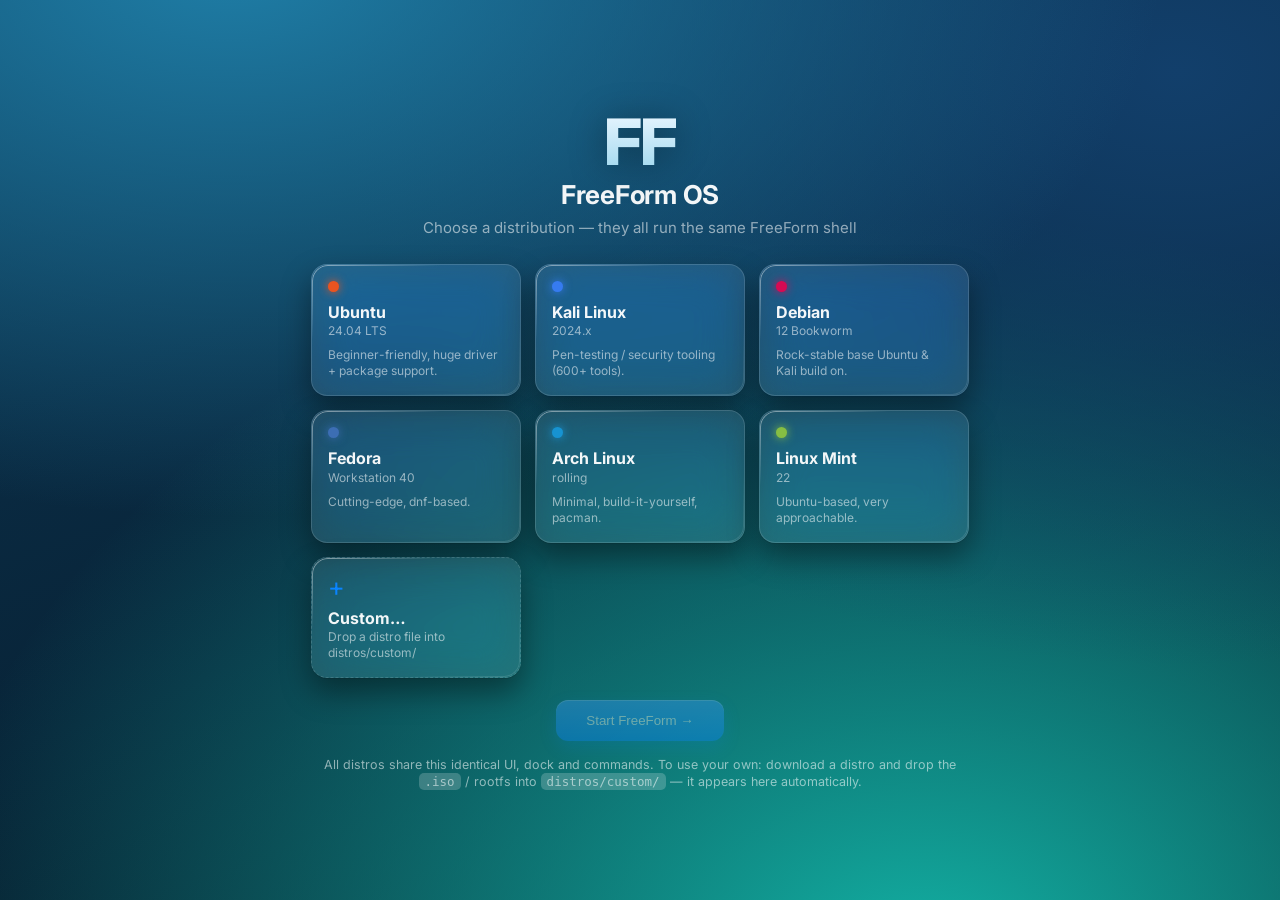
==== ui/loader/index.html @ b99ac7fd "Add distro loader, custom-distro drop-in, command registry (/help) and freefetch - ui/loader/index.h" ====
<!doctype html>
<html lang="en" data-theme="dark">
<head>
<meta charset="utf-8" />
<meta name="viewport" content="width=device-width, initial-scale=1" />
<title>FreeForm OS — Loader</title>
<link href="https://fonts.googleapis.com/css2?family=Inter:wght@400;500;600;700;800&display=swap" rel="stylesheet">
<style>
  /* FreeForm OS — distro loader. Pick a distro (or drop your own); all share
     this same Liquid Glass UI. */
  :root{
    --glass:rgba(255,255,255,.10); --glass-hi:rgba(255,255,255,.2);
    --rim:rgba(255,255,255,.5); --rim-soft:rgba(255,255,255,.14);
    --text:rgba(255,255,255,.95); --dim:rgba(255,255,255,.55);
    --accent:#0a84ff; --shadow:0 1px 1px rgba(0,0,0,.1),0 14px 30px rgba(0,0,0,.4);
  }
  *{box-sizing:border-box;}
  html,body{height:100%;margin:0;}
  html{background:#05141f;}
  body{
    font:14px/1.3 -apple-system,BlinkMacSystemFont,"Inter","Segoe UI",system-ui,sans-serif;
    color:var(--text); overflow:hidden; user-select:none; -webkit-font-smoothing:antialiased;
    display:flex; flex-direction:column; align-items:center; justify-content:center;
    background:
      radial-gradient(140% 120% at 18% -5%,#1f7fa8 0,transparent 52%),
      radial-gradient(120% 120% at 92% 8%,#123f6b 0,transparent 55%),
      radial-gradient(130% 140% at 72% 108%,#13b3a6 0,transparent 60%),
      linear-gradient(160deg,#0c3350 0,#082438 55%,#05141f 100%);
    background-attachment:fixed;
  }
  .logo{font-weight:800; font-size:64px; letter-spacing:-2px; line-height:1;
    background:linear-gradient(180deg,#eaf6ff,#9fd8ef); -webkit-background-clip:text; background-clip:text; color:transparent;
    filter:drop-shadow(0 3px 18px rgba(0,0,0,.4)); margin-bottom:4px;}
  h1{margin:0; font-size:26px; font-weight:700; letter-spacing:-.01em;}
  .sub{margin:6px 0 26px; color:var(--dim); font-size:15px;}

  .grid{display:grid; grid-template-columns:repeat(3,210px); gap:14px; margin-bottom:22px;}
  @media (max-width:720px){ .grid{grid-template-columns:repeat(2,1fr); width:90vw;} }

  .card{position:relative; padding:16px; border-radius:16px; cursor:pointer;
    background:var(--glass); -webkit-backdrop-filter:blur(22px) saturate(180%); backdrop-filter:blur(22px) saturate(180%);
    border:1px solid var(--rim-soft); box-shadow:var(--shadow); transition:transform .12s ease, border-color .15s ease;}
  .card::before{content:""; position:absolute; inset:0; border-radius:inherit; padding:1px;
    background:linear-gradient(150deg,var(--rim) 0,transparent 30%,transparent 72%,var(--rim-soft) 100%);
    -webkit-mask:linear-gradient(#000 0 0) content-box,linear-gradient(#000 0 0); -webkit-mask-composite:xor; mask-composite:exclude; pointer-events:none;}
  .card:hover{transform:translateY(-3px);}
  .card.sel{border-color:var(--accent); box-shadow:var(--shadow),0 0 0 2px var(--accent) inset;}
  .card .dot{width:11px; height:11px; border-radius:50%; margin-bottom:10px; box-shadow:0 0 10px currentColor;}
  .card b{display:block; font-size:16px;}
  .card .ed{color:var(--dim); font-size:12px; margin:1px 0 8px;}
  .card .desc{color:var(--dim); font-size:12px; line-height:1.35;}
  .card.custom{display:flex; flex-direction:column; align-items:flex-start; justify-content:center; border-style:dashed;}
  .card.custom .plus{font-size:26px; line-height:1; margin-bottom:8px; color:var(--accent);}

  .row{display:flex; align-items:center; gap:14px;}
  .start{appearance:none; border:none; cursor:pointer; font:600 15px/1 inherit; color:#fff;
    padding:13px 30px; border-radius:12px; background:linear-gradient(180deg,#3a9bff,#0a84ff);
    box-shadow:0 6px 18px rgba(10,132,255,.4), inset 0 1px 0 rgba(255,255,255,.3);}
  .start:disabled{opacity:.4; cursor:not-allowed;}
  .note{color:var(--dim); font-size:12.5px; margin-top:16px; max-width:660px; text-align:center;}
  .note code{background:var(--glass-hi); padding:1px 6px; border-radius:5px;}
</style>
</head>
<body>
  <div class="logo">FF</div>
  <h1>FreeForm OS</h1>
  <div class="sub">Choose a distribution — they all run the same FreeForm shell</div>

  <div class="grid" id="grid"></div>

  <div class="row">
    <button class="start" id="start" disabled>Start FreeForm →</button>
  </div>

  <div class="note">
    All distros share this identical UI, dock and commands. To use your own:
    download a distro and drop the <code>.iso</code> / rootfs into
    <code>distros/custom/</code> — it appears here automatically.
  </div>

<script>
  // Mirror of distros/registry.json (recommended list) so the loader renders
  // standalone. The real app reads the JSON file directly.
  const DISTROS = [
    {id:"ubuntu", name:"Ubuntu",      ed:"24.04 LTS",       accent:"#e95420", desc:"Beginner-friendly, huge driver + package support."},
    {id:"kali",   name:"Kali Linux",  ed:"2024.x",          accent:"#367bf0", desc:"Pen-testing / security tooling (600+ tools)."},
    {id:"debian", name:"Debian",      ed:"12 Bookworm",     accent:"#d70a53", desc:"Rock-stable base Ubuntu & Kali build on."},
    {id:"fedora", name:"Fedora",      ed:"Workstation 40",  accent:"#3c6eb4", desc:"Cutting-edge, dnf-based."},
    {id:"arch",   name:"Arch Linux",  ed:"rolling",         accent:"#1793d1", desc:"Minimal, build-it-yourself, pacman."},
    {id:"mint",   name:"Linux Mint",  ed:"22",              accent:"#86be43", desc:"Ubuntu-based, very approachable."},
  ];
  const grid = document.getElementById('grid');
  const start = document.getElementById('start');
  let selected = null;

  DISTROS.forEach(d=>{
    const c = document.createElement('div'); c.className='card'; c.dataset.id=d.id;
    c.innerHTML = `<div class="dot" style="color:${d.accent};background:${d.accent}"></div>
      <b>${d.name}</b><div class="ed">${d.ed}</div><div class="desc">${d.desc}</div>`;
    c.addEventListener('click',()=>{
      document.querySelectorAll('.card').forEach(x=>x.classList.remove('sel'));
      c.classList.add('sel'); selected=d.id; start.disabled=false;
      start.textContent=`Start ${d.name} →`;
    });
    grid.appendChild(c);
  });
  // custom card
  const cust = document.createElement('div'); cust.className='card custom';
  cust.innerHTML = `<div class="plus">+</div><b>Custom…</b>
    <div class="desc">Drop a distro file into distros/custom/</div>`;
  cust.addEventListener('click',()=>{ document.querySelectorAll('.card').forEach(x=>x.classList.remove('sel'));
    cust.classList.add('sel'); selected='custom'; start.disabled=false; start.textContent='Start Custom →'; });
  grid.appendChild(cust);

  start.addEventListener('click',()=>{
    // In the real app this boots the chosen distro into the FreeForm shell.
    start.textContent = `Loading ${selected}…`;
  });
</script>
</body>
</html>
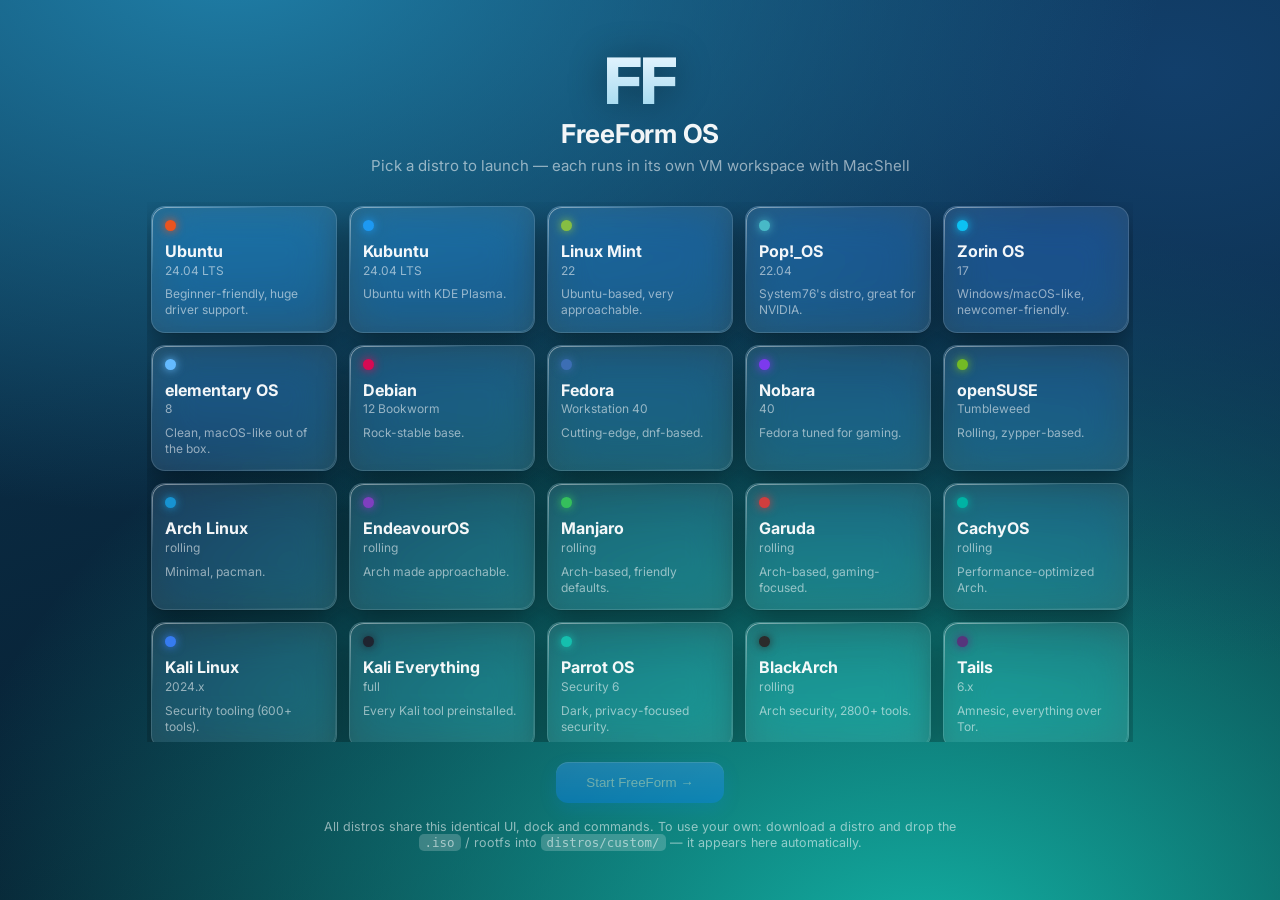
==== commit 8e26cc4d: "Pivot to VM hub: vendor real MacShell (MIT), add vmhub + 20 distros - Drop the Windows/PyQt6 path; F" ====
--- a/ui/loader/index.html
+++ b/ui/loader/index.html
@@ -34,10 +34,12 @@
   h1{margin:0; font-size:26px; font-weight:700; letter-spacing:-.01em;}
   .sub{margin:6px 0 26px; color:var(--dim); font-size:15px;}
 
-  .grid{display:grid; grid-template-columns:repeat(3,210px); gap:14px; margin-bottom:22px;}
-  @media (max-width:720px){ .grid{grid-template-columns:repeat(2,1fr); width:90vw;} }
+  .grid{display:grid; grid-template-columns:repeat(5,186px); gap:12px; margin-bottom:20px;
+    max-height:60vh; overflow-y:auto; padding:4px;}
+  @media (max-width:980px){ .grid{grid-template-columns:repeat(3,1fr); width:92vw;} }
+  @media (max-width:640px){ .grid{grid-template-columns:repeat(2,1fr);} }
 
-  .card{position:relative; padding:16px; border-radius:16px; cursor:pointer;
+  .card{position:relative; padding:13px; border-radius:14px; cursor:pointer;
     background:var(--glass); -webkit-backdrop-filter:blur(22px) saturate(180%); backdrop-filter:blur(22px) saturate(180%);
     border:1px solid var(--rim-soft); box-shadow:var(--shadow); transition:transform .12s ease, border-color .15s ease;}
   .card::before{content:""; position:absolute; inset:0; border-radius:inherit; padding:1px;
@@ -64,7 +66,7 @@
 <body>
   <div class="logo">FF</div>
   <h1>FreeForm OS</h1>
-  <div class="sub">Choose a distribution — they all run the same FreeForm shell</div>
+  <div class="sub">Pick a distro to launch — each runs in its own VM workspace with MacShell</div>
 
   <div class="grid" id="grid"></div>
 
@@ -81,13 +83,29 @@
 <script>
   // Mirror of distros/registry.json (recommended list) so the loader renders
   // standalone. The real app reads the JSON file directly.
+  // Mirrors distros/registry.json (recommended). Real distro ISOs; each boots
+  // into its own VM workspace with MacShell.
   const DISTROS = [
-    {id:"ubuntu", name:"Ubuntu",      ed:"24.04 LTS",       accent:"#e95420", desc:"Beginner-friendly, huge driver + package support."},
-    {id:"kali",   name:"Kali Linux",  ed:"2024.x",          accent:"#367bf0", desc:"Pen-testing / security tooling (600+ tools)."},
-    {id:"debian", name:"Debian",      ed:"12 Bookworm",     accent:"#d70a53", desc:"Rock-stable base Ubuntu & Kali build on."},
-    {id:"fedora", name:"Fedora",      ed:"Workstation 40",  accent:"#3c6eb4", desc:"Cutting-edge, dnf-based."},
-    {id:"arch",   name:"Arch Linux",  ed:"rolling",         accent:"#1793d1", desc:"Minimal, build-it-yourself, pacman."},
-    {id:"mint",   name:"Linux Mint",  ed:"22",              accent:"#86be43", desc:"Ubuntu-based, very approachable."},
+    {id:"ubuntu", name:"Ubuntu", ed:"24.04 LTS", accent:"#e95420", desc:"Beginner-friendly, huge driver support."},
+    {id:"kubuntu", name:"Kubuntu", ed:"24.04 LTS", accent:"#1d99f3", desc:"Ubuntu with KDE Plasma."},
+    {id:"mint", name:"Linux Mint", ed:"22", accent:"#86be43", desc:"Ubuntu-based, very approachable."},
+    {id:"popos", name:"Pop!_OS", ed:"22.04", accent:"#48b9c7", desc:"System76's distro, great for NVIDIA."},
+    {id:"zorin", name:"Zorin OS", ed:"17", accent:"#0cc1f3", desc:"Windows/macOS-like, newcomer-friendly."},
+    {id:"elementary", name:"elementary OS", ed:"8", accent:"#64baff", desc:"Clean, macOS-like out of the box."},
+    {id:"debian", name:"Debian", ed:"12 Bookworm", accent:"#d70a53", desc:"Rock-stable base."},
+    {id:"fedora", name:"Fedora", ed:"Workstation 40", accent:"#3c6eb4", desc:"Cutting-edge, dnf-based."},
+    {id:"nobara", name:"Nobara", ed:"40", accent:"#7c3aed", desc:"Fedora tuned for gaming."},
+    {id:"opensuse", name:"openSUSE", ed:"Tumbleweed", accent:"#73ba25", desc:"Rolling, zypper-based."},
+    {id:"arch", name:"Arch Linux", ed:"rolling", accent:"#1793d1", desc:"Minimal, pacman."},
+    {id:"endeavouros", name:"EndeavourOS", ed:"rolling", accent:"#7f3fbf", desc:"Arch made approachable."},
+    {id:"manjaro", name:"Manjaro", ed:"rolling", accent:"#35bf5c", desc:"Arch-based, friendly defaults."},
+    {id:"garuda", name:"Garuda", ed:"rolling", accent:"#d03e3e", desc:"Arch-based, gaming-focused."},
+    {id:"cachyos", name:"CachyOS", ed:"rolling", accent:"#00b3a4", desc:"Performance-optimized Arch."},
+    {id:"kali", name:"Kali Linux", ed:"2024.x", accent:"#367bf0", desc:"Security tooling (600+ tools)."},
+    {id:"kali-everything", name:"Kali Everything", ed:"full", accent:"#1f2430", desc:"Every Kali tool preinstalled."},
+    {id:"parrot", name:"Parrot OS", ed:"Security 6", accent:"#15bfae", desc:"Dark, privacy-focused security."},
+    {id:"blackarch", name:"BlackArch", ed:"rolling", accent:"#2b2b2b", desc:"Arch security, 2800+ tools."},
+    {id:"tails", name:"Tails", ed:"6.x", accent:"#56347c", desc:"Amnesic, everything over Tor."},
   ];
   const grid = document.getElementById('grid');
   const start = document.getElementById('start');
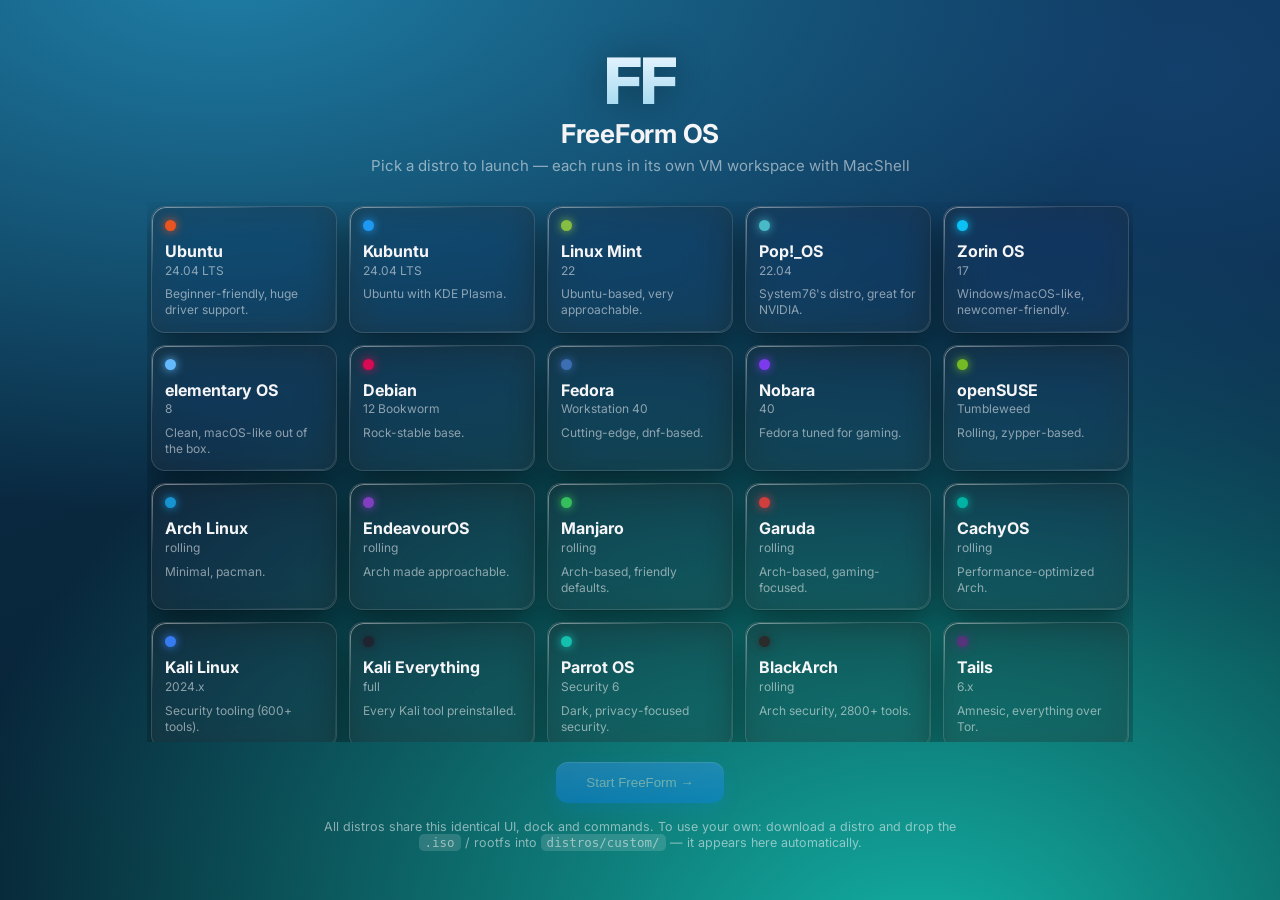
==== commit 6f03e1f1: "Re-theme loader + desktop to MacShell (Tahoe) palette Port MacShell's real values from vendor/MacShe" ====
--- a/ui/loader/index.html
+++ b/ui/loader/index.html
@@ -8,11 +8,15 @@
 <style>
   /* FreeForm OS — distro loader. Pick a distro (or drop your own); all share
      this same Liquid Glass UI. */
+  /* MacShell (Tahoe) palette — vendored from vendor/MacShell/MacShell/*.qml:
+     slab #2B2B2D, white overlays 0.10-0.22, text #F5F5F7, green #30D158. */
   :root{
-    --glass:rgba(255,255,255,.10); --glass-hi:rgba(255,255,255,.2);
+    --slab:#2B2B2D;
+    --glass:rgba(43,43,45,.38); --glass-hi:rgba(255,255,255,.14);
     --rim:rgba(255,255,255,.5); --rim-soft:rgba(255,255,255,.14);
-    --text:rgba(255,255,255,.95); --dim:rgba(255,255,255,.55);
-    --accent:#0a84ff; --shadow:0 1px 1px rgba(0,0,0,.1),0 14px 30px rgba(0,0,0,.4);
+    --text:#F5F5F7; --dim:rgba(245,245,247,.55);
+    --accent:#0a84ff; --green:#30D158;
+    --shadow:0 1px 1px rgba(0,0,0,.14),0 16px 34px rgba(0,0,0,.45);
   }
   *{box-sizing:border-box;}
   html,body{height:100%;margin:0;}
